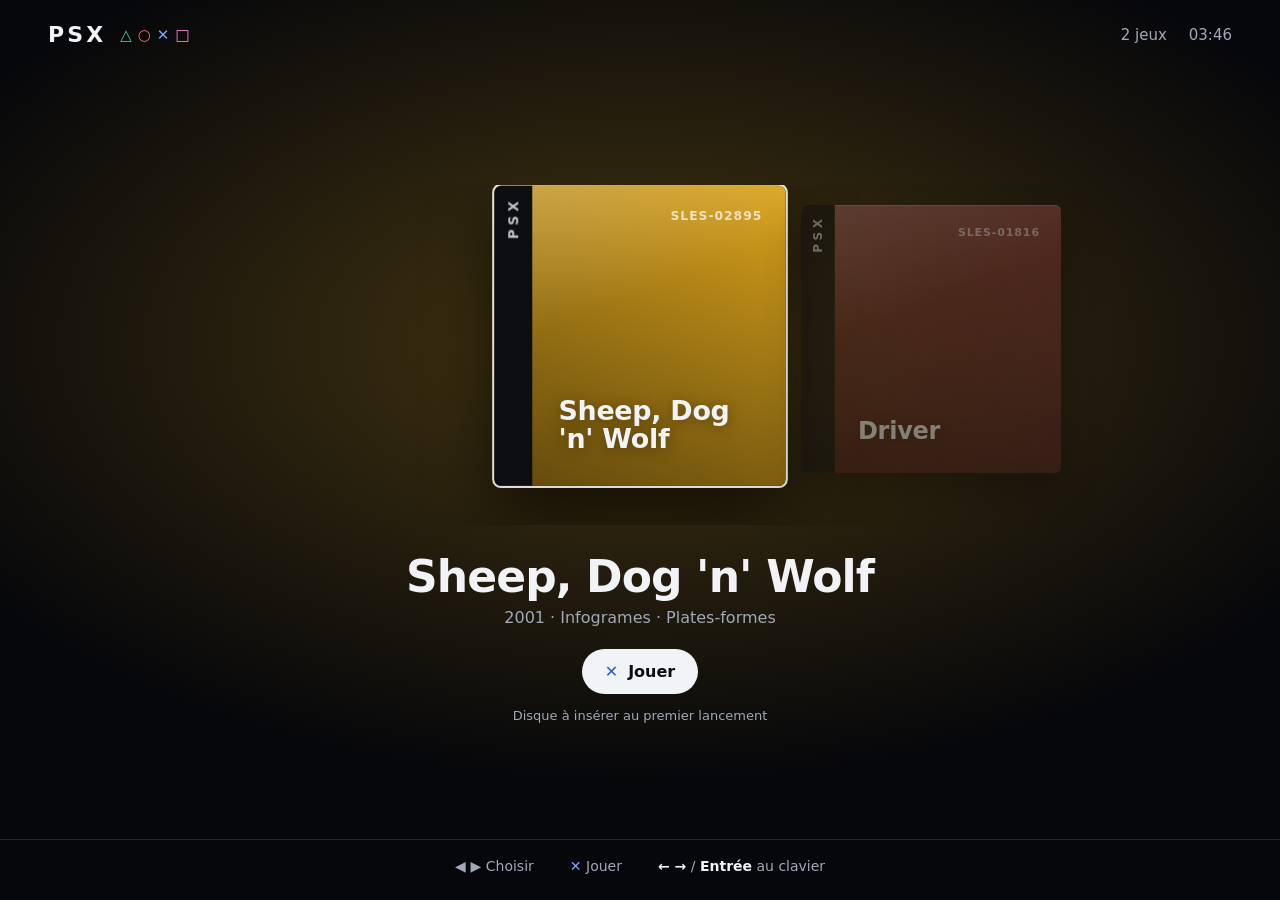
==== jeu.html @ c33ced8c "Switch to EmulatorJS (PCSX-ReARMed): PS1 catalog, ?ID game URLs, gamepad, server BIOS Co-Authored-By" ====
<!DOCTYPE html>
<html lang="fr">
<head>
<meta charset="UTF-8">
<meta name="viewport" content="width=device-width, initial-scale=1, viewport-fit=cover">
<title>PSX</title>
<link rel="stylesheet" href="psx.css">
<style>
	html, body { height: 100%; margin: 0; background: #000; overflow: hidden; }
	#game { position: fixed; inset: 0; }
	.ecran { position: fixed; inset: 0; z-index: 10; display: flex; align-items: center; justify-content: center; padding: 24px;
		background: radial-gradient(120% 90% at 50% 0%, color-mix(in srgb, var(--couleur, #3b4cc0) 35%, #0b0d14) 0%, #06070b 70%); }
	.ecran[hidden] { display: none; }
	.carte { width: min(460px, 100%); text-align: center; }
	.carte .boitier { margin: 0 auto 28px; width: 180px; }
	.carte h1 { font-size: clamp(26px, 5vw, 36px); margin: 0 0 6px; letter-spacing: -0.01em; }
	.carte .meta { color: var(--texte-2); margin: 0 0 28px; font-size: 15px; }
	.carte p.aide { color: var(--texte-2); font-size: 14px; line-height: 1.5; margin: 18px 0 0; }
	.carte p.erreur { color: #ff8a80; font-size: 14px; line-height: 1.5; margin: 18px 0 0; min-height: 1.5em; }
	.statut { color: var(--texte-2); font-size: 15px; }
	.retour { position: fixed; top: 14px; left: 14px; z-index: 20; }
	body.en-jeu .retour { opacity: 0; transition: opacity .3s; }
	body.en-jeu.souris .retour { opacity: 1; }
	input[type=file] { display: none; }
</style>
</head>
<body>
	<a class="bouton fantome retour" href="./" title="Retour au catalogue (bouton Home de la manette)">&larr; Catalogue</a>

	<div class="ecran" id="ecran">
		<div class="carte">
			<div class="boitier" id="boitier"></div>
			<h1 id="titre">&nbsp;</h1>
			<p class="meta" id="meta">&nbsp;</p>
			<div id="zone-statut" class="statut">Chargement…</div>
			<div id="zone-disque" hidden>
				<button class="bouton principal" id="choisir"><span class="sym croix">&#x2715;</span> Insérer le disque</button>
				<p class="aide">Choisis le fichier <b>.bin</b> de ton jeu. Il est vérifié puis gardé dans ce navigateur&nbsp;: la prochaine fois, le jeu se lance directement.</p>
				<p class="erreur" id="erreur"></p>
				<input type="file" id="fichier" accept=".bin,.img,.iso">
			</div>
		</div>
	</div>

	<div id="game"></div>

	<script src="jeux.js"></script>
	<script src="manette.js"></script>
	<script src="disques.js"></script>
	<script>
	(function () {
		var id = PSX_idDansUrl();
		var jeu = PSX_trouverJeu(id);
		if (!jeu) { location.replace("./"); return; }

		var $ = function (i) { return document.getElementById(i); };
		document.title = jeu.titre + " — PSX";
		document.documentElement.style.setProperty("--couleur", jeu.couleur);
		$("titre").textContent = jeu.titre;
		$("meta").textContent = [jeu.annee, jeu.editeur, jeu.genre].filter(Boolean).join(" · ");
		$("boitier").appendChild(PSX_boitier(jeu));

		var TAILLE_BIOS = 512 * 1024;

		function afficher(zone) {
			["zone-statut", "zone-disque"].forEach(function (z) { $(z).hidden = z !== zone; });
		}
		function statut(t) { afficher("zone-statut"); $("zone-statut").textContent = t; }
		function demanderDisque(erreur) { afficher("zone-disque"); $("erreur").textContent = erreur || ""; $("choisir").focus(); }

		// BIOS posé sur le serveur (PSX_BIOS dans jeux.js), pour tous les jeux. Absent : BIOS simulé du cœur.
		async function biosServeur() {
			try {
				var r = await fetch(PSX_BIOS, { cache: "force-cache" });
				if (!r.ok) return null;
				var b = await r.blob();
				return b.size === TAILLE_BIOS ? b : null;
			} catch (e) { return null; }
		}

		async function demarrer() {
			var disque = null;
			try { disque = await PSX_lireDisque(jeu.id); } catch (e) {}
			if (!disque) return demanderDisque();
			lancer(disque, await biosServeur());
		}

		function lancer(fichier, bios) {
			statut("Démarrage…");
			window.EJS_player = "#game";
			window.EJS_core = "pcsx_rearmed";
			window.EJS_pathtodata = "data/";
			window.EJS_gameUrl = fichier;
			// Le cœur cherche le BIOS sous un nom connu.
			if (bios) window.EJS_biosUrl = new File([bios], "scph5501.bin");
			window.EJS_gameName = jeu.id;          // clé des sauvegardes (carte mémoire) dans le navigateur
			window.EJS_startOnLoaded = true;
			window.EJS_threads = false;
			window.EJS_color = jeu.couleur;
			window.EJS_backgroundColor = "#000000";
			window.EJS_defaultOptions = { "save-save-interval": "30" };
			window.EJS_DEBUG_XX = true;            // charge data/src/*.js (pas de build minifié)
			window.EJS_ready = function () {
				$("ecran").hidden = true; document.body.classList.add("en-jeu");
				// Manettes en DualShock (sticks analogiques) par défaut ; modifiable dans le menu du jeu.
				// "ready" arrive avant la lecture de la config du cœur, qui remplit retroarchOpts.
				var types = { "517": "DualShock (analogique)", "1": "Manette standard (digitale)" };
				var manettes = [1, 2].map(function (p) {
					return { title: "Manette " + p, name: "input_libretro_device_p" + p, options: types, default: "517", isString: true };
				});
				var emu = window.EJS_emulator, opts = emu.retroarchOpts;
				Object.defineProperty(emu, "retroarchOpts", { configurable: true,
					get: function () { return opts; },
					set: function (v) { opts = (Array.isArray(v) ? v : []).concat(manettes); } });
			};
			var s = document.createElement("script");
			s.src = "data/loader.js";
			document.body.appendChild(s);
		}

		$("choisir").addEventListener("click", function () { $("fichier").click(); });
		$("fichier").addEventListener("change", async function (e) {
			var f = e.target.files[0];
			e.target.value = "";
			if (!f) return;
			statut("Vérification du disque…");
			var serial = await PSX_serialDuDisque(f);
			if (serial !== jeu.serial) {
				demanderDisque(serial
					? "Ce disque est " + (PSX_jeuParSerial(serial) ? PSX_jeuParSerial(serial).titre + " (" + serial + ")" : serial) + ", pas " + jeu.titre + "."
					: "Ce fichier n'est pas un disque PlayStation lisible (.bin attendu).");
				return;
			}
			statut("Mémorisation du disque…");
			await PSX_garderDisque(jeu.id, f);
			demarrer();
		});


		// Retour au catalogue : bouton Home, ou Select + Start maintenus 1 s.
		var minuteur = null;
		PSXPad.surBouton(function (nom, appuye) {
			if (nom === "home" && appuye) location.href = "./";
			if (nom === "select" || nom === "start") {
				clearTimeout(minuteur);
				if (PSXPad.estAppuye("select") && PSXPad.estAppuye("start")) minuteur = setTimeout(function () { location.href = "./"; }, 1000);
			}
		});

		var cache;
		document.addEventListener("mousemove", function () {
			document.body.classList.add("souris");
			clearTimeout(cache);
			cache = setTimeout(function () { document.body.classList.remove("souris"); }, 2000);
		});

		demarrer();
	})();
	</script>
</body>
</html>
---- psx.css ----
:root {
	--fond: #06070b;
	--texte: #f2f3f7;
	--texte-2: #a3a8b8;
	--ligne: rgba(255, 255, 255, 0.12);
	--croix: #7aa7ff;
	--rond: #ff6b6b;
	--triangle: #3ed6a0;
	--carre: #ff8ad8;
	color-scheme: dark;
}
* { box-sizing: border-box; }
body {
	margin: 0; background: var(--fond); color: var(--texte);
	font-family: "Inter", system-ui, -apple-system, "Segoe UI", Roboto, sans-serif;
	-webkit-font-smoothing: antialiased;
}

.sym { display: inline-block; font-weight: 700; }
.sym.croix { color: var(--croix); }
.sym.rond { color: var(--rond); }
.sym.triangle { color: var(--triangle); }
.sym.carre { color: var(--carre); }

.bouton {
	display: inline-flex; align-items: center; gap: 10px;
	font: inherit; font-size: 16px; font-weight: 600; text-decoration: none; color: var(--texte);
	padding: 12px 22px; border-radius: 999px; border: 1px solid var(--ligne);
	background: rgba(255, 255, 255, 0.06); cursor: pointer;
	transition: background .15s, border-color .15s, transform .15s;
}
.bouton:hover { background: rgba(255, 255, 255, 0.12); }
.bouton:focus-visible { outline: 2px solid var(--texte); outline-offset: 3px; }
.bouton.principal { background: var(--texte); color: #0b0d14; border-color: transparent; }
.bouton.principal .sym.croix { color: #2a5bd7; }
.bouton.principal:hover { background: #fff; transform: translateY(-1px); }
.bouton.fantome { padding: 8px 14px; font-size: 14px; background: rgba(0, 0, 0, 0.45); backdrop-filter: blur(8px); }

/* Boîtier de jeu (format CD PlayStation, presque carré) */
.boitier-jeu {
	--couleur: #3b4cc0;
	position: relative; aspect-ratio: 1 / 1.03; width: 100%; border-radius: 6px; overflow: hidden;
	background:
		linear-gradient(160deg, rgba(255,255,255,.22), rgba(255,255,255,0) 40%),
		linear-gradient(200deg, var(--couleur), color-mix(in srgb, var(--couleur) 45%, #000));
	box-shadow: 0 1px 0 rgba(255,255,255,.25) inset, 0 18px 40px rgba(0,0,0,.55);
	padding-left: 13%;
}
.boitier-jeu::before { /* tranche noire à gauche, comme les boîtiers PS1 */
	content: "PSX"; position: absolute; inset: 0 auto 0 0; width: 13%;
	background: #0d0e12; color: rgba(255,255,255,.75);
	writing-mode: vertical-rl; transform: rotate(180deg);
	display: flex; align-items: center; justify-content: flex-end; padding: 10px 0;
	font-size: clamp(8px, 1.1vw, 12px); font-weight: 800; letter-spacing: .3em;
}
.boitier-jeu img { position: absolute; inset: 0 0 0 13%; width: 87%; height: 100%; object-fit: cover; }
.boitier-titre {
	position: absolute; left: 13%; right: 0; bottom: 0; padding: 0 9% 11% 9%;
	font-size: clamp(15px, 2.2vw, 24px); font-weight: 800; line-height: 1.05; letter-spacing: -0.01em;
	text-shadow: 0 2px 12px rgba(0,0,0,.35); text-wrap: balance;
}
.boitier-serial {
	position: absolute; top: 8%; right: 8%;
	font-size: clamp(8px, .9vw, 11px); font-weight: 600; letter-spacing: .08em; color: rgba(255,255,255,.7);
}
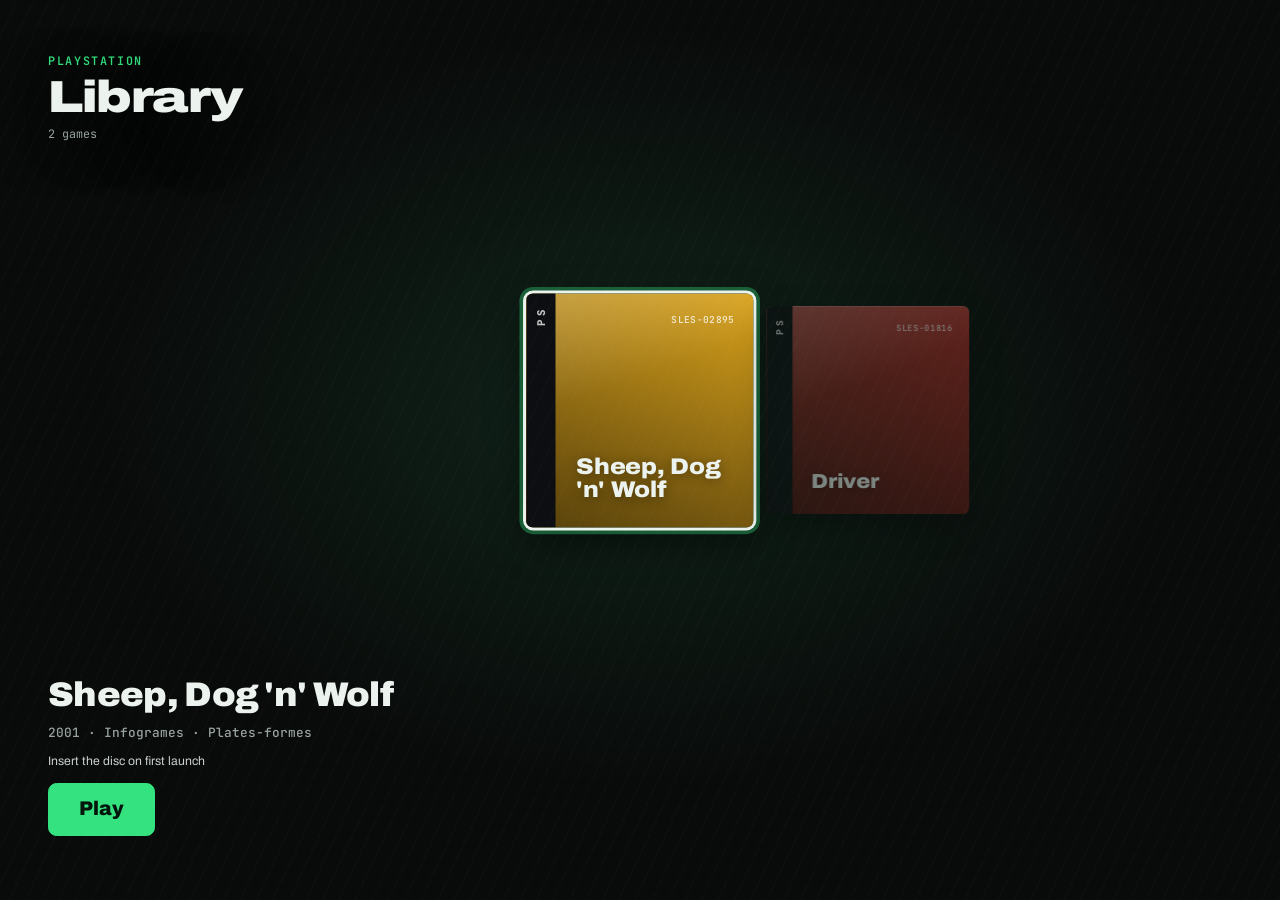
==== commit 19d16aa1: "PlayTab Big Picture UI: library, title screen, boot window, single pause menu, controls remap, saves" ====
--- a/jeu.html
+++ b/jeu.html
@@ -1,161 +1,130 @@
 <!DOCTYPE html>
-<html lang="fr">
+<html lang="en" style="background:#090b0a" data-input="mouse">
 <head>
 <meta charset="UTF-8">
 <meta name="viewport" content="width=device-width, initial-scale=1, viewport-fit=cover">
-<title>PSX</title>
-<link rel="stylesheet" href="psx.css">
+<meta name="theme-color" content="#090b0a">
+<meta name="robots" content="noindex">
+<link rel="icon" href="data:,">
+<title>PlayStation</title>
+<link rel="stylesheet" href="playtab.css">
 <style>
-	html, body { height: 100%; margin: 0; background: #000; overflow: hidden; }
-	#game { position: fixed; inset: 0; }
-	.ecran { position: fixed; inset: 0; z-index: 10; display: flex; align-items: center; justify-content: center; padding: 24px;
-		background: radial-gradient(120% 90% at 50% 0%, color-mix(in srgb, var(--couleur, #3b4cc0) 35%, #0b0d14) 0%, #06070b 70%); }
-	.ecran[hidden] { display: none; }
-	.carte { width: min(460px, 100%); text-align: center; }
-	.carte .boitier { margin: 0 auto 28px; width: 180px; }
-	.carte h1 { font-size: clamp(26px, 5vw, 36px); margin: 0 0 6px; letter-spacing: -0.01em; }
-	.carte .meta { color: var(--texte-2); margin: 0 0 28px; font-size: 15px; }
-	.carte p.aide { color: var(--texte-2); font-size: 14px; line-height: 1.5; margin: 18px 0 0; }
-	.carte p.erreur { color: #ff8a80; font-size: 14px; line-height: 1.5; margin: 18px 0 0; min-height: 1.5em; }
-	.statut { color: var(--texte-2); font-size: 15px; }
-	.retour { position: fixed; top: 14px; left: 14px; z-index: 20; }
-	body.en-jeu .retour { opacity: 0; transition: opacity .3s; }
-	body.en-jeu.souris .retour { opacity: 1; }
+	#stage { position: fixed; inset: 0; background: #000; }
+	#game { position: absolute; inset: 0; }
+
+	/* Interface EmulatorJS masquée : tout passe par le menu Pause PlayTab */
+	.ejs_menu_bar, .ejs_context_menu, .ejs_settings_parent, .ejs_popup_container, .ejs_loading_text, .ejs_message,
+	.ejs_start_button, .ejs_game_background, .ejs_cheat_parent, .ejs_volume_parent, .ejs_virtualGamepad_open { display: none !important; }
+
+	/* Écran titre */
+	#overlay { position: fixed; inset: 0; z-index: 6; display: flex; align-items: center;
+		padding: calc(5rem + env(safe-area-inset-top)) calc(var(--pad-x) + env(safe-area-inset-right)) calc(5rem + env(safe-area-inset-bottom)) calc(var(--pad-x) + env(safe-area-inset-left));
+		background: radial-gradient(60% 60% at 50% 45%, #10241a 0%, var(--bg) 70%); transition: opacity .4s var(--ease); }
+	#overlay::after { content: ""; position: absolute; inset: 0; pointer-events: none; mix-blend-mode: screen;
+		background: repeating-linear-gradient(115deg, rgba(255,255,255,.018) 0 1px, transparent 1px 1.4rem); }
+	#overlay.parti { opacity: 0; pointer-events: none; }
+	#panel { position: relative; z-index: 1; width: min(44rem, 100%); display: flex; flex-direction: column; gap: 1.6rem; animation: rise .7s var(--ease) both; }
+	#panel h1 { margin: 0; font: 900 4.2rem/1 var(--display); font-stretch: 125%; letter-spacing: -.02em; text-wrap: balance; text-shadow: 0 .3em 1.5em rgba(0,0,0,.5); }
+	#panel h1.long { font-size: 3.2rem; font-stretch: 105%; }
+	#charge { display: flex; flex-direction: column; gap: .7rem; }
+	#charge .txt { font: 1.35rem var(--mono); color: var(--fg-2); }
+	#aide-erreur { font-size: 1.2rem; color: var(--danger); }
+	#panel .rows { display: flex; flex-direction: column; gap: .7rem; }
+	#panel .actions { display: flex; }
+
+	/* Fenêtre de démarrage */
+	#boot { z-index: 5; background: rgba(3,5,4,.55); transition: opacity .4s var(--ease); }
+	#boot.parti { opacity: 0; pointer-events: none; }
+	.etape { display: grid; grid-template-columns: 1.4rem 1fr; gap: .4rem 1.1rem; align-items: start; color: var(--dim); }
+	.etape .rond { width: 1.4rem; height: 1.4rem; margin-top: .2rem; border-radius: 50%; border: .2rem solid var(--line-2); }
+	.etape.encours { color: var(--fg); } .etape.encours .rond { border-top-color: var(--accent); animation: spin .9s linear infinite; }
+	.etape.fini { color: var(--fg-2); } .etape.fini .rond { background: var(--accent); border-color: var(--accent); }
+	.etape .det { grid-column: 2; font-size: 1.1rem; color: var(--muted); }
+	.etape .bar { grid-column: 2; }
+
+	/* En jeu */
+	#menu-button { position: fixed; z-index: 4; top: calc(1.2rem + env(safe-area-inset-top)); left: calc(1.2rem + env(safe-area-inset-left)); font-size: 1.8rem; transition: opacity .4s; }
+	#menu-button.cache, html[data-input="pad"] #menu-button, html[data-input="key"] #menu-button { opacity: 0; pointer-events: none; }
+	#stats { position: fixed; z-index: 3; left: calc(1.2rem + env(safe-area-inset-left)); bottom: calc(1rem + env(safe-area-inset-bottom));
+		padding: .4rem .8rem; border-radius: .5rem; background: rgba(9,11,10,.72); font: .95rem var(--mono); color: var(--fg-2); white-space: pre-wrap; pointer-events: none; }
+
+	#menu .modal, #controles .modal { width: min(56rem, 94vw); }
+	#controles .row .side { min-width: 16rem; text-align: right; }
+	#controles .row.attente .side { color: var(--accent); }
+	#capture-aide { font-size: 1.2rem; color: var(--fg-2); min-height: 1.8rem; }
 	input[type=file] { display: none; }
 </style>
 </head>
 <body>
-	<a class="bouton fantome retour" href="./" title="Retour au catalogue (bouton Home de la manette)">&larr; Catalogue</a>
+	<div id="stage"><div id="game"></div></div>
 
-	<div class="ecran" id="ecran">
-		<div class="carte">
-			<div class="boitier" id="boitier"></div>
+	<!-- Écran titre -->
+	<div id="overlay">
+		<div id="panel">
+			<div class="eyebrow" data-t="platform">PlayStation</div>
 			<h1 id="titre">&nbsp;</h1>
-			<p class="meta" id="meta">&nbsp;</p>
-			<div id="zone-statut" class="statut">Chargement…</div>
-			<div id="zone-disque" hidden>
-				<button class="bouton principal" id="choisir"><span class="sym croix">&#x2715;</span> Insérer le disque</button>
-				<p class="aide">Choisis le fichier <b>.bin</b> de ton jeu. Il est vérifié puis gardé dans ce navigateur&nbsp;: la prochaine fois, le jeu se lance directement.</p>
-				<p class="erreur" id="erreur"></p>
-				<input type="file" id="fichier" accept=".bin,.img,.iso">
+			<div id="charge">
+				<div class="txt" id="charge-txt" data-t="preparing"></div>
+				<div class="bar busy" id="charge-bar"><i></i></div>
+				<div class="small" data-t="reassure"></div>
 			</div>
+			<div id="aide-erreur" hidden></div>
+			<div class="small" id="disque-aide" data-t="discHelp" hidden></div>
+			<div class="rows" id="rows-titre"></div>
+			<div class="actions"><button class="btn is-primary is-xl f" id="jouer" tabindex="-1" disabled data-t="loading">Loading…</button></div>
 		</div>
 	</div>
 
-	<div id="game"></div>
+	<!-- Fenêtre de démarrage -->
+	<div class="modal-wrap" id="boot" hidden>
+		<div class="modal" role="dialog" aria-labelledby="boot-titre">
+			<h2 id="boot-titre" data-t="bootTitle"></h2>
+			<div class="etape" id="e1"><span class="rond"></span><span data-t="boot1"></span><span class="det" id="e1d"></span></div>
+			<div class="etape" id="e2"><span class="rond"></span><span data-t="boot2"></span><span class="det" id="e2d"></span><div class="bar busy" id="e2b" hidden><i></i></div></div>
+			<div class="etape" id="e3"><span class="rond"></span><span data-t="boot3"></span><span class="det" id="e3d"></span></div>
+			<div class="small" data-t="bootNote"></div>
+		</div>
+	</div>
+
+	<button class="btn is-icon cache" id="menu-button" data-t-aria="paused" hidden>☰</button>
+	<div id="stats" class="num" hidden></div>
+
+	<!-- Menu Pause -->
+	<div class="modal-wrap" id="menu" hidden>
+		<div class="modal" role="dialog" aria-labelledby="menu-titre">
+			<div><div class="eyebrow" id="menu-jeu"></div><h2 id="menu-titre" data-t="paused"></h2></div>
+			<div class="scroll" id="menu-liste"></div>
+			<div class="info" id="menu-info"></div>
+		</div>
+	</div>
+
+	<!-- Personnalisation des commandes -->
+	<div class="modal-wrap" id="controles" hidden>
+		<div class="modal" role="dialog" aria-labelledby="ctrl-titre">
+			<div><div class="eyebrow" id="ctrl-jeu"></div><h2 id="ctrl-titre" data-t="controlsTitle"></h2></div>
+			<div id="capture-aide"></div>
+			<div class="scroll" id="ctrl-liste"></div>
+		</div>
+	</div>
+
+	<!-- Le jeu s'est arrêté -->
+	<div class="modal-wrap" id="halt" hidden>
+		<div class="modal" role="alertdialog" aria-labelledby="halt-titre">
+			<h2 id="halt-titre" data-t="halted"></h2>
+			<p data-t="haltHelp"></p>
+			<div class="small num" id="halt-raison"></div>
+			<div><button class="btn is-primary f" id="recharger" tabindex="-1" data-t="reload"></button></div>
+		</div>
+	</div>
+
+	<input type="file" id="f-disque" accept=".bin,.img,.iso">
+	<input type="file" id="f-etat" accept=".state">
+	<input type="file" id="f-carte" accept=".srm,.mcr,.mcd,.mc,.bin">
 
 	<script src="jeux.js"></script>
-	<script src="manette.js"></script>
+	<script src="textes.js"></script>
+	<script src="playtab.js"></script>
 	<script src="disques.js"></script>
-	<script>
-	(function () {
-		var id = PSX_idDansUrl();
-		var jeu = PSX_trouverJeu(id);
-		if (!jeu) { location.replace("./"); return; }
-
-		var $ = function (i) { return document.getElementById(i); };
-		document.title = jeu.titre + " — PSX";
-		document.documentElement.style.setProperty("--couleur", jeu.couleur);
-		$("titre").textContent = jeu.titre;
-		$("meta").textContent = [jeu.annee, jeu.editeur, jeu.genre].filter(Boolean).join(" · ");
-		$("boitier").appendChild(PSX_boitier(jeu));
-
-		var TAILLE_BIOS = 512 * 1024;
-
-		function afficher(zone) {
-			["zone-statut", "zone-disque"].forEach(function (z) { $(z).hidden = z !== zone; });
-		}
-		function statut(t) { afficher("zone-statut"); $("zone-statut").textContent = t; }
-		function demanderDisque(erreur) { afficher("zone-disque"); $("erreur").textContent = erreur || ""; $("choisir").focus(); }
-
-		// BIOS posé sur le serveur (PSX_BIOS dans jeux.js), pour tous les jeux. Absent : BIOS simulé du cœur.
-		async function biosServeur() {
-			try {
-				var r = await fetch(PSX_BIOS, { cache: "force-cache" });
-				if (!r.ok) return null;
-				var b = await r.blob();
-				return b.size === TAILLE_BIOS ? b : null;
-			} catch (e) { return null; }
-		}
-
-		async function demarrer() {
-			var disque = null;
-			try { disque = await PSX_lireDisque(jeu.id); } catch (e) {}
-			if (!disque) return demanderDisque();
-			lancer(disque, await biosServeur());
-		}
-
-		function lancer(fichier, bios) {
-			statut("Démarrage…");
-			window.EJS_player = "#game";
-			window.EJS_core = "pcsx_rearmed";
-			window.EJS_pathtodata = "data/";
-			window.EJS_gameUrl = fichier;
-			// Le cœur cherche le BIOS sous un nom connu.
-			if (bios) window.EJS_biosUrl = new File([bios], "scph5501.bin");
-			window.EJS_gameName = jeu.id;          // clé des sauvegardes (carte mémoire) dans le navigateur
-			window.EJS_startOnLoaded = true;
-			window.EJS_threads = false;
-			window.EJS_color = jeu.couleur;
-			window.EJS_backgroundColor = "#000000";
-			window.EJS_defaultOptions = { "save-save-interval": "30" };
-			window.EJS_DEBUG_XX = true;            // charge data/src/*.js (pas de build minifié)
-			window.EJS_ready = function () {
-				$("ecran").hidden = true; document.body.classList.add("en-jeu");
-				// Manettes en DualShock (sticks analogiques) par défaut ; modifiable dans le menu du jeu.
-				// "ready" arrive avant la lecture de la config du cœur, qui remplit retroarchOpts.
-				var types = { "517": "DualShock (analogique)", "1": "Manette standard (digitale)" };
-				var manettes = [1, 2].map(function (p) {
-					return { title: "Manette " + p, name: "input_libretro_device_p" + p, options: types, default: "517", isString: true };
-				});
-				var emu = window.EJS_emulator, opts = emu.retroarchOpts;
-				Object.defineProperty(emu, "retroarchOpts", { configurable: true,
-					get: function () { return opts; },
-					set: function (v) { opts = (Array.isArray(v) ? v : []).concat(manettes); } });
-			};
-			var s = document.createElement("script");
-			s.src = "data/loader.js";
-			document.body.appendChild(s);
-		}
-
-		$("choisir").addEventListener("click", function () { $("fichier").click(); });
-		$("fichier").addEventListener("change", async function (e) {
-			var f = e.target.files[0];
-			e.target.value = "";
-			if (!f) return;
-			statut("Vérification du disque…");
-			var serial = await PSX_serialDuDisque(f);
-			if (serial !== jeu.serial) {
-				demanderDisque(serial
-					? "Ce disque est " + (PSX_jeuParSerial(serial) ? PSX_jeuParSerial(serial).titre + " (" + serial + ")" : serial) + ", pas " + jeu.titre + "."
-					: "Ce fichier n'est pas un disque PlayStation lisible (.bin attendu).");
-				return;
-			}
-			statut("Mémorisation du disque…");
-			await PSX_garderDisque(jeu.id, f);
-			demarrer();
-		});
-
-
-		// Retour au catalogue : bouton Home, ou Select + Start maintenus 1 s.
-		var minuteur = null;
-		PSXPad.surBouton(function (nom, appuye) {
-			if (nom === "home" && appuye) location.href = "./";
-			if (nom === "select" || nom === "start") {
-				clearTimeout(minuteur);
-				if (PSXPad.estAppuye("select") && PSXPad.estAppuye("start")) minuteur = setTimeout(function () { location.href = "./"; }, 1000);
-			}
-		});
-
-		var cache;
-		document.addEventListener("mousemove", function () {
-			document.body.classList.add("souris");
-			clearTimeout(cache);
-			cache = setTimeout(function () { document.body.classList.remove("souris"); }, 2000);
-		});
-
-		demarrer();
-	})();
-	</script>
+	<script src="lecteur.js"></script>
 </body>
 </html>
--- a/playtab.css
+++ b/playtab.css
@@ -0,0 +1,102 @@
+/* Charte PlayTab Big Picture (D:\PS2 RECOMP\PAGE_DESIGN.md) — commune au catalogue et au lecteur */
+@font-face{font-family:Archivo;font-weight:100 900;font-stretch:62% 125%;font-display:swap;src:url(fonts/archivo.woff2) format("woff2");unicode-range:U+0000-00FF,U+0131,U+0152-0153,U+02BB-02BC,U+02C6,U+02DA,U+02DC,U+0304,U+0308,U+0329,U+2000-206F,U+20AC,U+2122,U+2191,U+2193,U+2212,U+2215,U+FEFF,U+FFFD}
+@font-face{font-family:Archivo;font-weight:100 900;font-stretch:62% 125%;font-display:swap;src:url(fonts/archivo-ext.woff2) format("woff2");unicode-range:U+0100-02BA,U+02BD-02C5,U+02C7-02CC,U+02CE-02D7,U+02DD-02FF,U+0304,U+0308,U+0329,U+1D00-1DBF,U+1E00-1E9F,U+1EF2-1EFF,U+2020,U+20A0-20AB,U+20AD-20C4,U+2113,U+2C60-2C7F,U+A720-A7FF}
+@font-face{font-family:"JetBrains Mono";font-weight:100 800;font-display:swap;src:url(fonts/jbmono.woff2) format("woff2");unicode-range:U+0000-00FF,U+0131,U+0152-0153,U+02BB-02BC,U+02C6,U+02DA,U+02DC,U+0304,U+0308,U+0329,U+2000-206F,U+20AC,U+2122,U+2191,U+2193,U+2212,U+2215,U+FEFF,U+FFFD}
+@font-face{font-family:"JetBrains Mono";font-weight:100 800;font-display:swap;src:url(fonts/jbmono-ext.woff2) format("woff2");unicode-range:U+0100-02BA,U+02BD-02C5,U+02C7-02CC,U+02CE-02D7,U+02DD-02FF,U+0304,U+0308,U+0329,U+1D00-1DBF,U+1E00-1E9F,U+1EF2-1EFF,U+2020,U+20A0-20AB,U+20AD-20C4,U+2113,U+2C60-2C7F,U+A720-A7FF}
+
+:root {
+	--bg: #090b0a; --bg-raise: #0f1311; --raise-rgb: 15, 19, 17;
+	--card: #141a17; --card-2: #1b221e; --line: #222b26; --line-2: #2c3832;
+	--fg: #ecf2ee; --fg-2: #c9d2cd; --muted: #98a39d; --dim: #69746e;
+	--accent: #34e27f; --acc-rgb: 52, 226, 127; --accent-hover: #6ff0a6; --accent-ink: #02150a;
+	--accent-soft: rgba(var(--acc-rgb), .16); --danger: #ff8270;
+	--display: "Archivo", "Arial Narrow", system-ui, sans-serif;
+	--body: "Archivo", system-ui, -apple-system, "Segoe UI", sans-serif;
+	--mono: "JetBrains Mono", ui-monospace, Menlo, monospace;
+	--ease: cubic-bezier(.2, .8, .2, 1); --spring: cubic-bezier(.34, 1.56, .64, 1); --t: .22s; --pad-x: 4.5rem;
+	color-scheme: dark;
+}
+html.contrast { --fg-2: #eef3f0; --muted: #c8d1cc; --dim: #a9b4ae; --line: #4a574f; --line-2: #627068; }
+* { box-sizing: border-box; }
+html, body { margin: 0; height: 100%; overflow: hidden; background: var(--bg); }
+body { font: 400 1.25rem/1.45 var(--body); color: var(--fg); -webkit-font-smoothing: antialiased; user-select: none; -webkit-user-select: none; }
+html[data-input="pad"], html[data-input="key"], html[data-input="pad"] *, html[data-input="key"] * { cursor: none !important; }
+button { font: inherit; color: inherit; }
+[hidden] { display: none !important; }
+.num { font-family: var(--mono); font-variant-numeric: tabular-nums; }
+
+@keyframes rise { from { opacity: 0; transform: translateY(1.2rem); } to { opacity: 1; transform: none; } }
+@keyframes pop { from { opacity: 0; transform: translateY(1.5rem) scale(.96); } to { opacity: 1; transform: none; } }
+@keyframes breathe { 50% { box-shadow: 0 0 0 .25rem var(--fg), 0 0 0 .9rem rgba(var(--acc-rgb), .18), 0 1.2rem 3.5rem rgba(var(--acc-rgb), .45); } }
+@keyframes spin { to { transform: rotate(360deg); } }
+@keyframes load { 0% { transform: translateX(-110%); } 100% { transform: translateX(260%); } }
+@keyframes bump { 30% { translate: 0 var(--bump, .5rem); } }
+.bump { animation: bump .3s var(--ease); }
+
+/* Focus : un seul élément .is-f, jamais l'outline du navigateur */
+.f { outline: none; transition: transform var(--t) var(--spring), box-shadow var(--t), background var(--t), color var(--t); }
+.f:focus-visible { outline: none; }
+
+.btn { display: inline-flex; align-items: center; justify-content: center; gap: .9rem; height: 4rem; padding: 0 1.9rem; border-radius: .8rem;
+	border: .07rem solid rgba(236,242,238,.22); background: rgba(9,11,10,.55); backdrop-filter: blur(8px); -webkit-backdrop-filter: blur(8px);
+	font-size: 1.4rem; font-weight: 650; white-space: nowrap; color: var(--fg); cursor: pointer; text-decoration: none; }
+.btn.is-primary { background: var(--accent); border-color: var(--accent); color: var(--accent-ink); font-weight: 850; }
+.btn.is-xl { height: 5rem; font-size: 1.85rem; padding: 0 2.8rem; }
+.btn.is-icon { width: 4rem; padding: 0; }
+.btn.is-wide { width: 100%; }
+.btn:disabled { background: var(--card); border-color: var(--line-2); color: var(--muted); cursor: default; }
+.btn.is-f { transform: scale(1.06); box-shadow: 0 0 0 .25rem var(--fg), 0 0 0 .55rem rgba(var(--acc-rgb), .35), 0 1.2rem 3rem rgba(0,0,0,.5); }
+.btn.is-primary.is-f { box-shadow: 0 0 0 .25rem var(--fg), 0 0 0 .6rem rgba(var(--acc-rgb), .4), 0 1.2rem 3rem rgba(var(--acc-rgb), .3); animation: breathe 2.4s ease-in-out infinite; }
+.btn.is-wide.is-f { transform: scale(1.02); }
+
+.row { display: grid; grid-template-columns: 1fr auto; align-items: center; gap: 1rem; min-height: 3.6rem; padding: .5rem 1.2rem;
+	border-radius: .8rem; background: var(--card); border: .07rem solid var(--line); text-align: start; font-size: 1.3rem; color: var(--fg-2); width: 100%; cursor: pointer; }
+.row.is-f { transform: scale(1.015); box-shadow: 0 0 0 .2rem var(--fg), 0 0 0 .45rem rgba(var(--acc-rgb), .3); background: var(--card-2); color: var(--fg); }
+.row.off { opacity: .55; }
+.row .lab { display: flex; align-items: center; gap: .8rem; min-width: 0; }
+.row .val { display: flex; align-items: center; gap: .4rem; }
+.row .val b { font: 600 1.2rem var(--mono); min-width: 9rem; text-align: center; color: var(--fg); }
+.row .arw { width: 2.6rem; height: 2.6rem; border-radius: 50%; border: 0; background: transparent; color: var(--muted); font-size: 1.1rem; cursor: pointer; display: grid; place-items: center; }
+html[data-input="mouse"] .row .arw:hover { background: var(--line-2); color: var(--fg); }
+.row.act::after { content: "›"; font-size: 1.8rem; line-height: 1; color: var(--dim); }
+.row .side { font: 500 1.05rem var(--mono); color: var(--muted); white-space: nowrap; }
+.pill { padding: .2rem .7rem; border-radius: 99rem; background: var(--accent-soft); color: var(--accent); font-size: .9rem; letter-spacing: .06em; white-space: nowrap; }
+
+.eyebrow { font: 600 1.1rem var(--mono); letter-spacing: .14em; text-transform: uppercase; color: var(--accent); }
+.small { font-size: 1.1rem; line-height: 1.45; color: var(--muted); }
+.bar { height: .36rem; border-radius: 1rem; background: var(--line); overflow: hidden; }
+.bar i { display: block; height: 100%; width: 0; border-radius: inherit; background: linear-gradient(90deg, #1f9a55, var(--accent)); box-shadow: 0 0 1rem rgba(52,226,127,.6); transition: width .2s; }
+.bar.busy i { width: 35%; animation: load 1.1s ease-in-out infinite; }
+
+/* Fenêtres */
+.modal-wrap { position: fixed; inset: 0; z-index: 7; display: grid; place-items: center; padding: 1rem; background: rgba(3,5,4,.45); }
+.modal { display: flex; flex-direction: column; gap: 1.3rem; width: min(52rem, 94vw); max-height: 86vh; padding: 2.4rem 2.6rem;
+	border-radius: 1.4rem; background: var(--bg-raise); border: .07rem solid var(--line-2); box-shadow: 0 2rem 6rem rgba(0,0,0,.7); animation: pop .35s var(--spring) both; }
+.modal h2 { margin: 0; font-size: 2.1rem; font-weight: 850; line-height: 1.15; }
+.modal p { margin: 0; font-size: 1.35rem; line-height: 1.5; color: var(--fg-2); }
+.modal h3 { margin: .9rem 0 0; font: 600 1rem var(--mono); letter-spacing: .14em; text-transform: uppercase; color: var(--muted); }
+.modal .scroll { display: flex; flex-direction: column; gap: .7rem; overflow: hidden auto; overscroll-behavior: contain; scrollbar-width: thin; padding: .8rem 1rem; margin: -.8rem -1rem; }
+.modal .info { font: 1rem var(--mono); color: var(--dim); }
+
+/* Notifications */
+#toasts { position: fixed; left: calc(1.6rem + env(safe-area-inset-left)); bottom: calc(4.4rem + env(safe-area-inset-bottom)); z-index: 8; display: flex; flex-direction: column; gap: .6rem; pointer-events: none; }
+.toast { max-width: min(34rem, calc(100vw - 3.2rem)); padding: 1rem 1.4rem; border-radius: .9rem; background: rgba(27,34,30,.96); border: .07rem solid var(--line-2);
+	box-shadow: 0 1rem 3rem rgba(0,0,0,.5); font-size: 1.2rem; animation: rise .4s var(--ease) both; }
+
+/* Aide en bas à droite (manette / clavier seulement) */
+#help { position: fixed; right: calc(var(--pad-x) + env(safe-area-inset-right)); bottom: calc(1.6rem + env(safe-area-inset-bottom)); z-index: 9;
+	display: flex; gap: 1.6rem; font-size: 1.3rem; color: #d4dcd7; pointer-events: none; }
+html[data-input="mouse"] #help, html[data-input="touch"] #help { display: none; }
+#help span { display: inline-flex; align-items: center; gap: .6rem; }
+.g { display: inline-grid; place-items: center; min-width: 2.15rem; height: 2.15rem; padding: 0 .35rem; border-radius: 50%; font: 900 1.05rem/1 var(--body); color: #fff; background: #3a4741; }
+.g.xa { background: #5fbf3f; color: #061a00; } .g.xb { background: #e5484d; }
+.g.ps { background: #1b221e; border: .14rem solid #4d5a53; font-size: 1.2rem; }
+.g.ps.a { color: #7aa6ff; } .g.ps.b { color: #ff6b6b; }
+.g.nin { background: #2a332e; border: .14rem solid #4d5a53; }
+.g-sys { display: inline-grid; place-items: center; height: 2.15rem; padding: 0 .5rem; border-radius: .55rem; background: #222b26; border: .14rem solid #3d4a43; font-size: .95rem; color: #fff; }
+.g-key { display: inline-grid; place-items: center; height: 2.2rem; padding: 0 .55rem; border-radius: .45rem; background: #1b221e; border: .14rem solid #3d4a43; border-bottom-width: .3rem; font: 600 .9rem var(--mono); color: #fff; }
+
+@media (prefers-reduced-motion: reduce) {
+	:root { --t: 0s; }
+	*, *::before, *::after { animation-duration: .01ms !important; animation-iteration-count: 1 !important; transition-duration: .01ms !important; }
+}
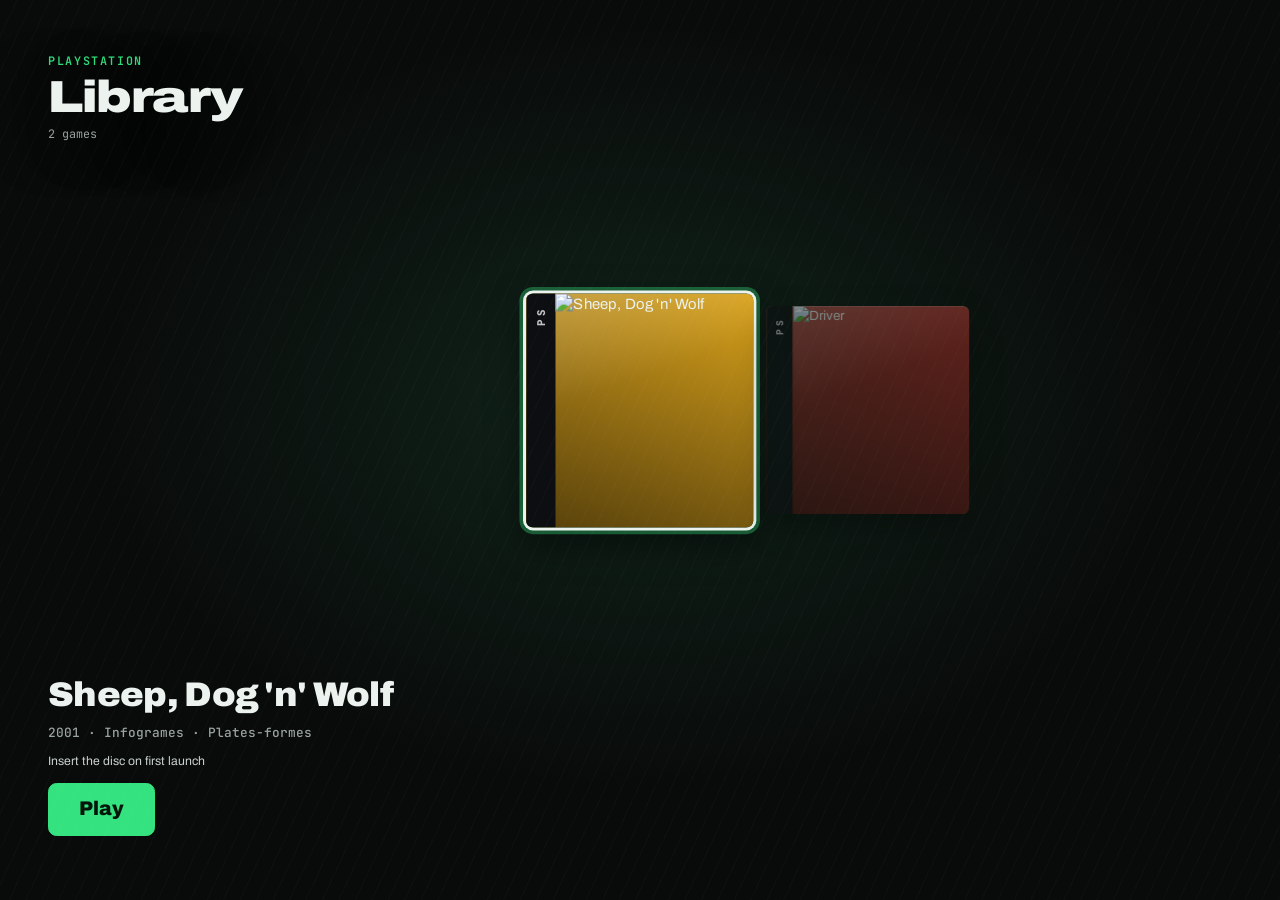
==== commit 2ea8f5c0: "Gamepad works in game when the browser gives it an index other than 0; IGDB covers from the ps1 repo" ====
--- a/jeu.html
+++ b/jeu.html
@@ -7,7 +7,7 @@
 <meta name="robots" content="noindex">
 <link rel="icon" href="data:,">
 <title>PlayStation</title>
-<link rel="stylesheet" href="playtab.css">
+<link rel="stylesheet" href="playtab.css?v=20261121c">
 <style>
 	#stage { position: fixed; inset: 0; background: #000; }
 	#game { position: absolute; inset: 0; }
@@ -121,10 +121,10 @@
 	<input type="file" id="f-etat" accept=".state">
 	<input type="file" id="f-carte" accept=".srm,.mcr,.mcd,.mc,.bin">
 
-	<script src="jeux.js"></script>
-	<script src="textes.js"></script>
-	<script src="playtab.js"></script>
-	<script src="disques.js"></script>
-	<script src="lecteur.js"></script>
+	<script src="jeux.js?v=20261121c"></script>
+	<script src="textes.js?v=20261121c"></script>
+	<script src="playtab.js?v=20261121c"></script>
+	<script src="disques.js?v=20261121c"></script>
+	<script src="lecteur.js?v=20261121c"></script>
 </body>
 </html>
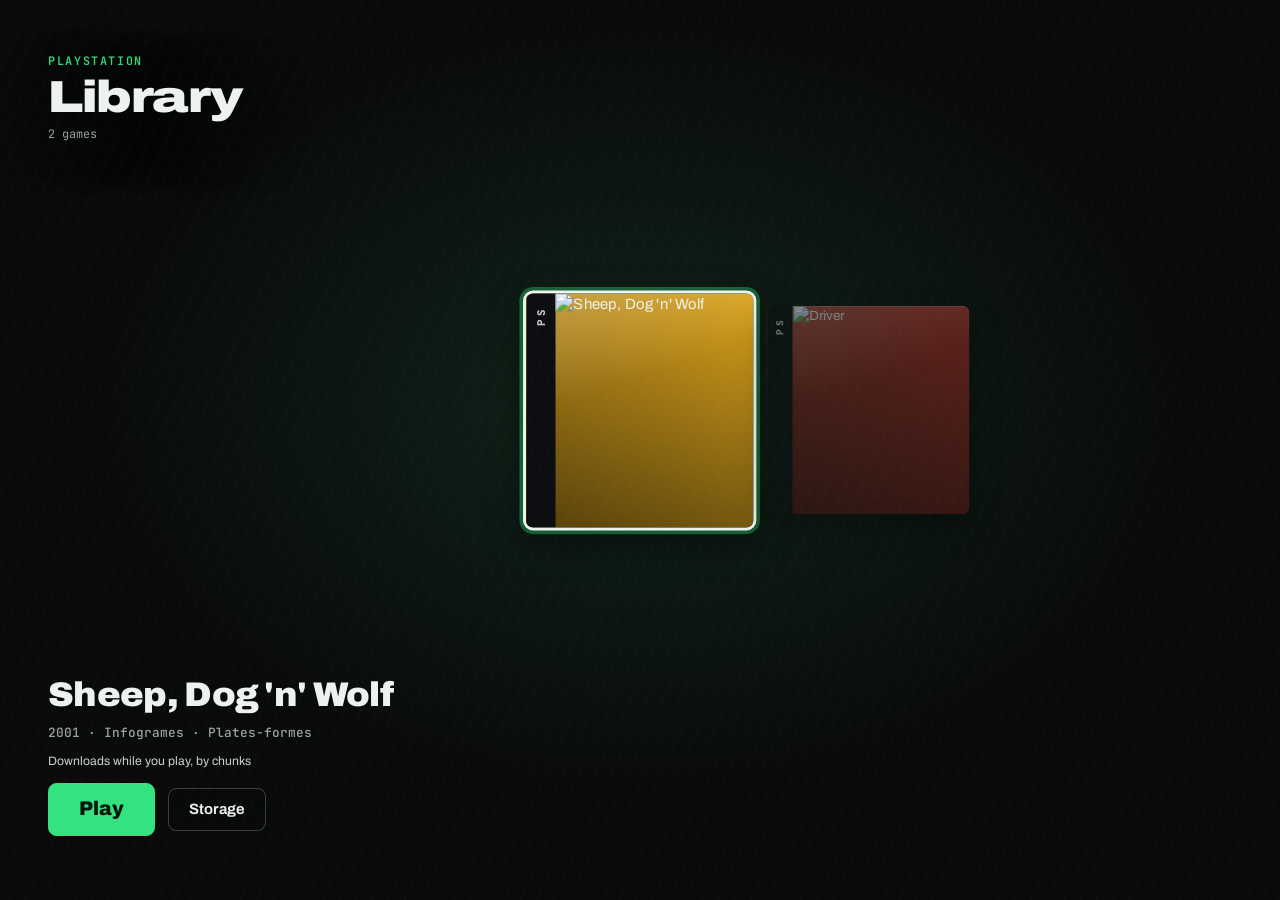
==== commit 502e82f2: "Stream PS1 discs by 1 MB chunks, storage screen, filters, multi-disc, Premium speed controls - flux." ====
--- a/jeu.html
+++ b/jeu.html
@@ -7,7 +7,7 @@
 <meta name="robots" content="noindex">
 <link rel="icon" href="data:,">
 <title>PlayStation</title>
-<link rel="stylesheet" href="playtab.css?v=20261121c">
+<link rel="stylesheet" href="playtab.css?v=20261121d">
 <style>
 	#stage { position: fixed; inset: 0; background: #000; }
 	#game { position: absolute; inset: 0; }
@@ -121,10 +121,11 @@
 	<input type="file" id="f-etat" accept=".state">
 	<input type="file" id="f-carte" accept=".srm,.mcr,.mcd,.mc,.bin">
 
-	<script src="jeux.js?v=20261121c"></script>
-	<script src="textes.js?v=20261121c"></script>
-	<script src="playtab.js?v=20261121c"></script>
-	<script src="disques.js?v=20261121c"></script>
-	<script src="lecteur.js?v=20261121c"></script>
+	<script src="jeux.js?v=20261121d"></script>
+	<script src="textes.js?v=20261121d"></script>
+	<script src="playtab.js?v=20261121d"></script>
+	<script src="disques.js?v=20261121d"></script>
+	<script src="flux.js?v=20261121d"></script>
+	<script src="lecteur.js?v=20261121d"></script>
 </body>
 </html>
--- a/playtab.css
+++ b/playtab.css
@@ -100,3 +100,10 @@
 	:root { --t: 0s; }
 	*, *::before, *::after { animation-duration: .01ms !important; animation-iteration-count: 1 !important; transition-duration: .01ms !important; }
 }
+
+/* PlayTab Premium: gold + breathing gold halo (same as the site's Premium badge) */
+h3.premium { color: #ffd36b; }
+.row.premium .side, .pill.premium { color: #ffd36b; text-shadow: 0 0 .6rem rgba(255, 211, 107, .55); animation: pt-or 2.6s ease-in-out infinite; }
+.pill.premium { background: rgba(255, 211, 107, .14); }
+@keyframes pt-or { 50% { text-shadow: 0 0 1.2rem rgba(255, 211, 107, .9); } }
+@media (prefers-reduced-motion: reduce) { .row.premium .side, .pill.premium { animation: none; } }
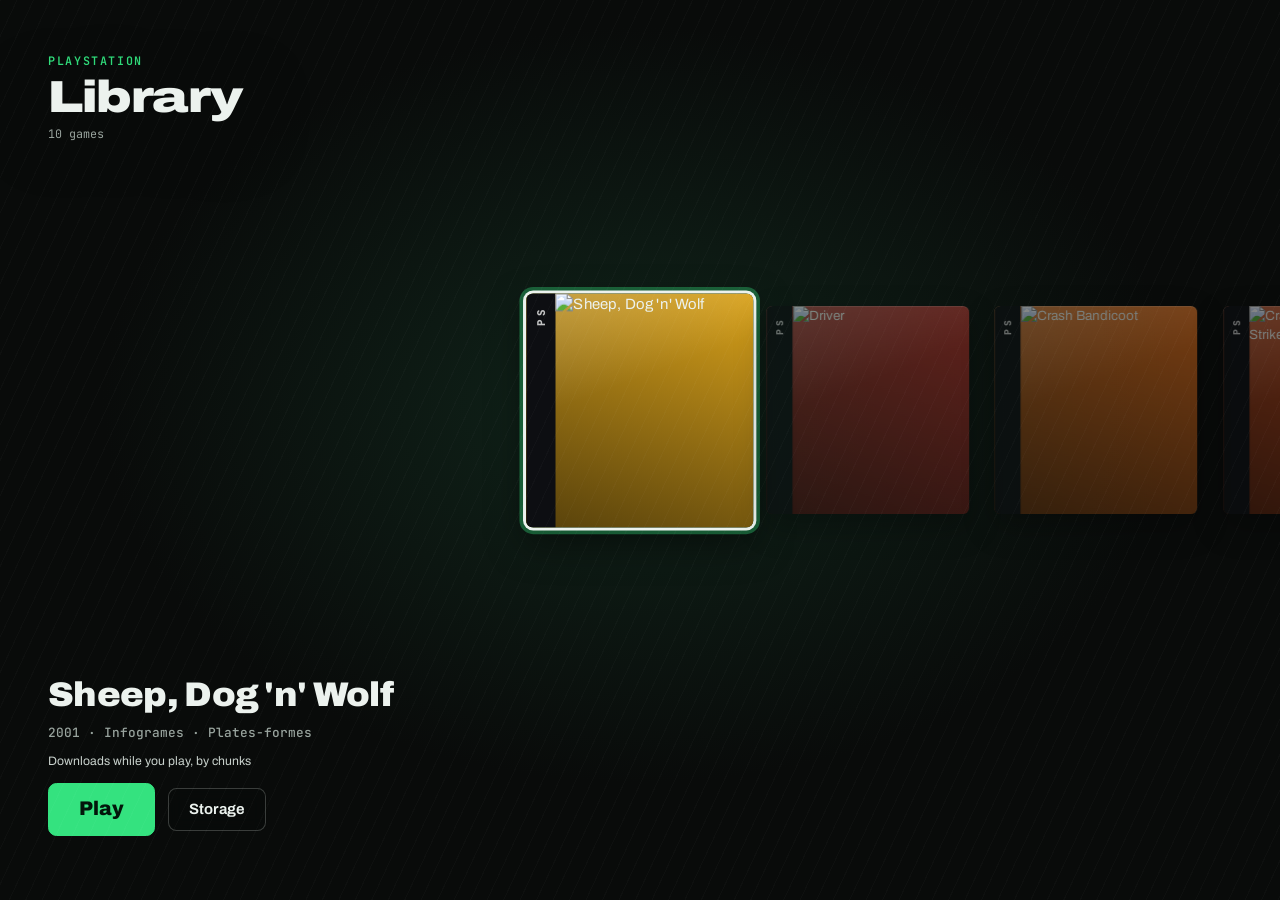
==== commit ce532e32: "Add 8 PS1 games streamed from AlkanoidX/ps1 (Crash 1-3, Crash Bash, Spyro 3, Tomb Raider, Dino Crisi" ====
--- a/jeu.html
+++ b/jeu.html
@@ -7,7 +7,7 @@
 <meta name="robots" content="noindex">
 <link rel="icon" href="data:,">
 <title>PlayStation</title>
-<link rel="stylesheet" href="playtab.css?v=20261121d">
+<link rel="stylesheet" href="playtab.css?v=20261121f">
 <style>
 	#stage { position: fixed; inset: 0; background: #000; }
 	#game { position: absolute; inset: 0; }
@@ -121,11 +121,11 @@
 	<input type="file" id="f-etat" accept=".state">
 	<input type="file" id="f-carte" accept=".srm,.mcr,.mcd,.mc,.bin">
 
-	<script src="jeux.js?v=20261121d"></script>
-	<script src="textes.js?v=20261121d"></script>
-	<script src="playtab.js?v=20261121d"></script>
-	<script src="disques.js?v=20261121d"></script>
-	<script src="flux.js?v=20261121d"></script>
-	<script src="lecteur.js?v=20261121d"></script>
+	<script src="jeux.js?v=20261121f"></script>
+	<script src="textes.js?v=20261121f"></script>
+	<script src="playtab.js?v=20261121f"></script>
+	<script src="disques.js?v=20261121f"></script>
+	<script src="flux.js?v=20261121f"></script>
+	<script src="lecteur.js?v=20261121f"></script>
 </body>
 </html>
